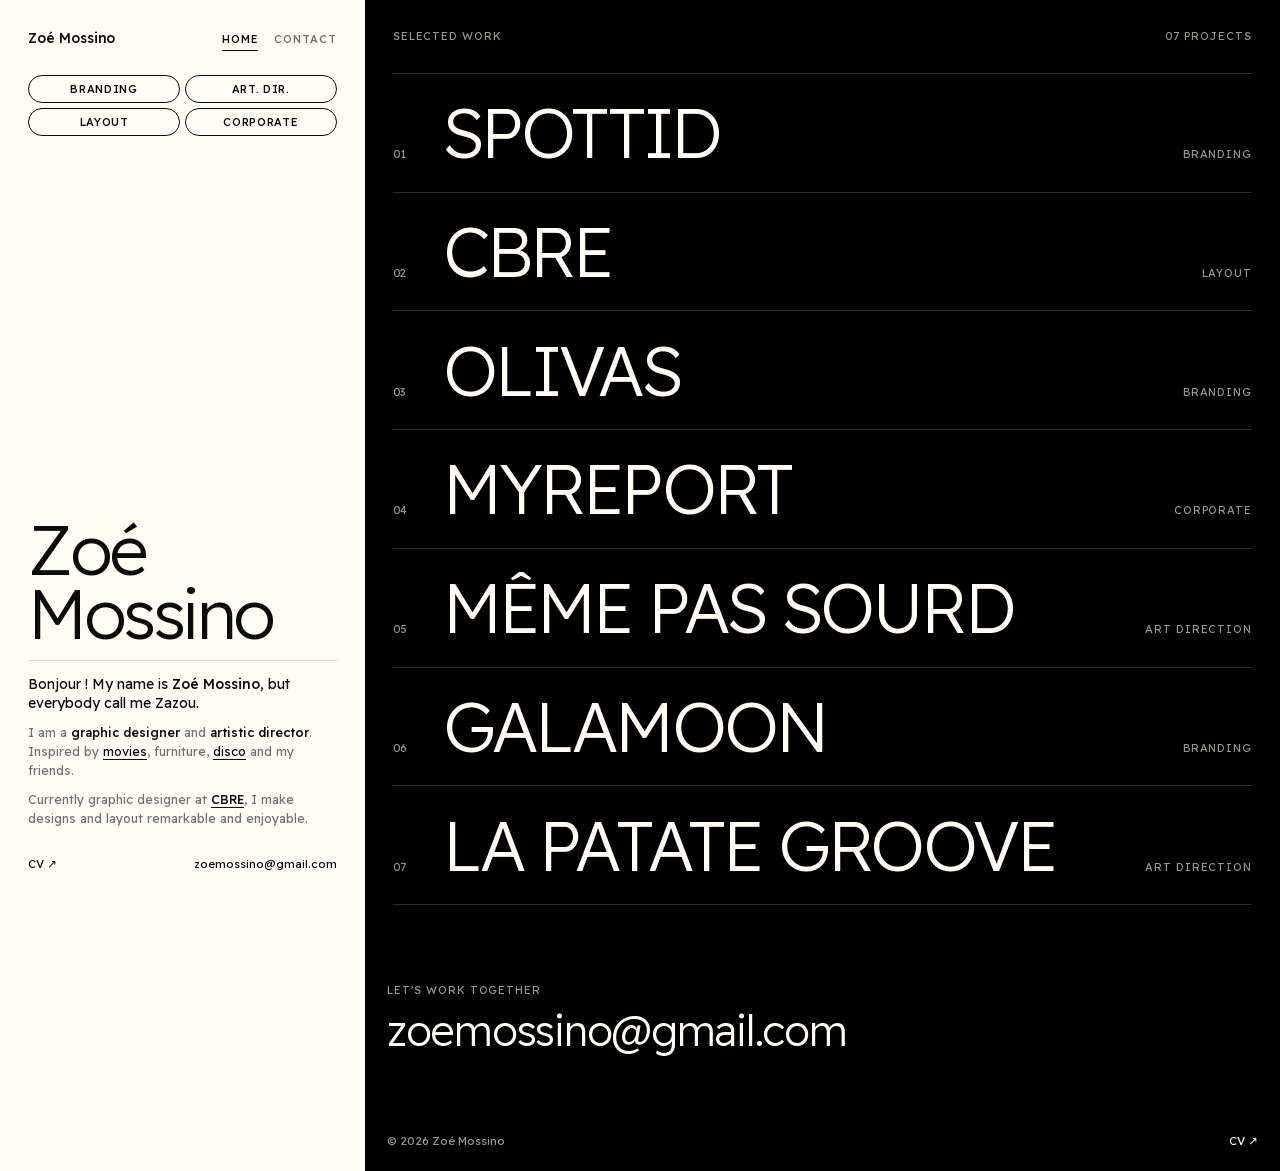
==== en-ligne/index.html @ 62e129ce "init" ====
<!doctype html>
<html lang="en">
<head>
<meta charset="utf-8">
<meta name="viewport" content="width=device-width, initial-scale=1">
<title>Zoé Mossino — Portfolio</title>
<meta name="description" content="Portfolio of Zoé Mossino — branding, art direction, editorial and motion design.">
<meta property="og:type" content="website">
<meta property="og:title" content="Zoé Mossino — Portfolio">
<meta property="og:description" content="Portfolio of Zoé Mossino — branding, art direction, editorial and motion design.">
<meta property="og:image" content="assets/img/1c04042c-c32d.jpg">
<meta name="twitter:card" content="summary_large_image">
<meta name="theme-color" content="#fffdf4">
<link rel="icon" href="assets/favicon.svg" type="image/svg+xml">
<link rel="preload" href="assets/fonts/ReadexPro-latin.woff2" as="font" type="font/woff2" crossorigin>
<link rel="stylesheet" href="assets/site.css?v=11171256">
<script>document.documentElement.classList.add('js')</script>
<script src="assets/site.js?v=11171256" defer></script>
</head>
<body class="home" id="top">
<a class="skip" href="#main">Skip to content</a>
<div class="shell">
  <aside class="side">
    <div class="top"><a class="brand" href="index.html">Zoé Mossino</a><nav class="links" aria-label="Main"><a href="index.html" aria-current="page">Home</a><a href="mailto:zoemossino@gmail.com">Contact</a></nav></div>
    <nav class="pills" aria-label="Categories"><a class="pill" href="branding.html" style="--cat:#ff4800">Branding</a><a class="pill" href="art-direction.html" style="--cat:#1100ff">Art. Dir.</a><a class="pill" href="layout.html" style="--cat:#ff00d9">Layout</a><a class="pill" href="corporate.html" style="--cat:#00dc00">Corporate</a></nav>
    <div class="side-body hello">
      <h1>Zoé<br>Mossino</h1>
      <div class="bio"><p>Bonjour ! My name is <strong>Zoé Mossino</strong>, but everybody call me Zazou.</p><p>I am a <strong>graphic designer</strong> and <strong>artistic director</strong>. Inspired by <a href="https://letterboxd.com/zo_moss/" target="_blank" rel="noopener">movies</a>, furniture, <a href="https://open.spotify.com/playlist/0AR71CUG0xulv4rX8KRE00" target="_blank" rel="noopener">disco</a> and my friends.</p><p>Currently graphic designer at <a class="it-link" href="layout.html#cbre"><em>CBRE</em></a>, I make designs and layout remarkable and enjoyable.</p></div>
    </div>
    <div class="side-foot"><a href="assets/2026-EN.pdf" target="_blank" rel="noopener">CV <span aria-hidden="true">↗</span></a><a href="mailto:zoemossino@gmail.com">zoemossino@gmail.com</a></div>
  </aside>
  <main class="stage" id="main">
    <p class="kicker"><span>Selected work</span><span>07 projects</span></p>
    <ol class="index">
      <li><a href="branding.html#spottid" data-cover="assets/img/home-spottid.webp" data-ar="0.8253">
        <img class="thumb" src="assets/img/home-spottid.webp" alt="" style="aspect-ratio:0.8253" loading="eager" decoding="async">
        <span class="n">01</span><span class="name">Spottid</span><span class="cat">Branding</span>
      </a></li>
      <li><a href="layout.html#cbre" data-cover="assets/img/home-cbre.webp" data-ar="0.9061">
        <img class="thumb" src="assets/img/home-cbre.webp" alt="" style="aspect-ratio:0.9061" loading="eager" decoding="async">
        <span class="n">02</span><span class="name">CBRE</span><span class="cat">Layout</span>
      </a></li>
      <li><a href="branding.html#olivas" data-cover="assets/img/home-olivas.webp" data-ar="1.5669">
        <img class="thumb" src="assets/img/home-olivas.webp" alt="" style="aspect-ratio:1.5669" loading="lazy" decoding="async">
        <span class="n">03</span><span class="name">Olivas</span><span class="cat">Branding</span>
      </a></li>
      <li><a href="corporate.html#myreport" data-cover="assets/img/home-myreport.webp" data-ar="0.9490">
        <img class="thumb" src="assets/img/home-myreport.webp" alt="" style="aspect-ratio:0.9490" loading="lazy" decoding="async">
        <span class="n">04</span><span class="name">MyReport</span><span class="cat">Corporate</span>
      </a></li>
      <li><a href="art-direction.html#meme-pas-sourd" data-cover="assets/img/home-meme-pas-sourd.webp" data-ar="0.8271">
        <img class="thumb" src="assets/img/home-meme-pas-sourd.webp" alt="" style="aspect-ratio:0.8271" loading="lazy" decoding="async">
        <span class="n">05</span><span class="name">Même pas sourd</span><span class="cat">Art direction</span>
      </a></li>
      <li><a href="branding.html#galamoon" data-cover="assets/img/home-galamoon.webp" data-ar="1.4043">
        <img class="thumb" src="assets/img/home-galamoon.webp" alt="" style="aspect-ratio:1.4043" loading="lazy" decoding="async">
        <span class="n">06</span><span class="name">Galamoon</span><span class="cat">Branding</span>
      </a></li>
      <li><a href="art-direction.html#la-patate-groove" data-cover="assets/img/home-la-patate-groove.webp" data-ar="1.6744">
        <img class="thumb" src="assets/img/home-la-patate-groove.webp" alt="" style="aspect-ratio:1.6744" loading="lazy" decoding="async">
        <span class="n">07</span><span class="name">La Patate Groove</span><span class="cat">Art direction</span>
      </a></li>
</ol>
    <footer class="end">
      <div class="contact">
        <p>Let’s work together</p>
        <a href="mailto:zoemossino@gmail.com">zoemossino@gmail.com</a>
      </div>
      <p class="copy">© 2026 Zoé Mossino<a href="assets/2026-EN.pdf" target="_blank" rel="noopener">CV ↗</a></p>
    </footer>
  </main>
</div>
<div class="preview" aria-hidden="true"></div>
</body>
</html>
---- en-ligne/assets/site.css ----
/* Zoé Mossino — Portfolio */
@font-face{font-family:"Readex Pro";font-style:normal;font-weight:200 700;font-display:swap;src:url(fonts/ReadexPro-latin-ext.woff2) format("woff2");unicode-range:U+0100-02BA,U+02BD-02C5,U+02C7-02CC,U+02CE-02D7,U+02DD-02FF,U+0304,U+0308,U+0329,U+1D00-1DBF,U+1E00-1E9F,U+1EF2-1EFF,U+2020,U+20A0-20AB,U+20AD-20C4,U+2113,U+2C60-2C7F,U+A720-A7FF}
@font-face{font-family:"Readex Pro";font-style:normal;font-weight:200 700;font-display:swap;src:url(fonts/ReadexPro-latin.woff2) format("woff2");unicode-range:U+0000-00FF,U+0131,U+0152-0153,U+02BB-02BC,U+02C6,U+02DA,U+02DC,U+0304,U+0308,U+0329,U+2000-206F,U+20AC,U+2122,U+2191,U+2193,U+2212,U+2215,U+FEFF,U+FFFD}

:root{
  --cream:#fffdf4;
  --ink:#0b0b0b;
  --black:#000;
  --mute:rgba(11,11,11,.58);
  --line:rgba(11,11,11,.16);
  --line-inv:rgba(255,253,244,.18);
  --mute-inv:rgba(255,253,244,.6);
  --side:clamp(290px,28.5vw,430px);
  --pad:clamp(20px,2.2vw,32px);
  --ease:cubic-bezier(.2,.7,.2,1);
}
@view-transition{navigation:auto}
*,*::before,*::after{box-sizing:border-box}
html{-webkit-text-size-adjust:100%;scroll-behavior:smooth;scroll-padding-top:24px}
body{margin:0;background:var(--cream);color:var(--ink);font:400 14px/1.5 "Readex Pro",system-ui,-apple-system,"Segoe UI",sans-serif;-webkit-font-smoothing:antialiased;text-rendering:optimizeLegibility}
img,video{display:block;max-width:100%}
a{color:inherit;text-decoration:none}
h1,h2,h3,p,ol,ul{margin:0;padding:0}
ol,ul{list-style:none}
button{font:inherit;color:inherit;background:none;border:0;padding:0;cursor:pointer}
:focus-visible{outline:2px solid currentColor;outline-offset:3px;border-radius:4px}
::selection{background:var(--ink);color:var(--cream)}
.stage ::selection{background:var(--cream);color:var(--ink)}
.skip{position:fixed;left:12px;top:-60px;z-index:99;background:var(--ink);color:var(--cream);padding:10px 14px;border-radius:999px;transition:top .2s}
.skip:focus{top:12px}

/* ------------------------------------------------ shell */
.shell{display:grid;grid-template-columns:var(--side) minmax(0,1fr);min-height:100dvh}
.side{position:sticky;top:0;height:100dvh;display:flex;flex-direction:column;gap:26px;padding:var(--pad);view-transition-name:side}
.stage{background:var(--black);color:var(--cream);min-width:0;view-transition-name:stage}

.top{display:flex;justify-content:space-between;align-items:baseline;gap:12px}
.brand{font-weight:500;font-size:14px;letter-spacing:-.005em}
.links{display:flex;gap:16px;font-size:11px;font-weight:500;letter-spacing:.08em;text-transform:uppercase}
.links a{position:relative;color:var(--mute);transition:color .25s}
.links a:hover,.links a[aria-current]{color:var(--ink)}
.links a::after{content:"";position:absolute;left:0;right:0;bottom:-3px;height:1px;background:currentColor;transform:scaleX(0);transform-origin:right;transition:transform .35s var(--ease)}
.links a:hover::after,.links a[aria-current]::after{transform:scaleX(1);transform-origin:left}

.side{container-type:inline-size}
.pills{display:flex;gap:5px}
.pill{flex:1 1 auto;justify-content:center;display:inline-flex;align-items:center;height:28px;padding:0 6px;border:1px solid var(--ink);border-radius:999px;font-size:11px;font-weight:500;letter-spacing:.06em;text-transform:uppercase;white-space:nowrap;transition:background-color .25s var(--ease),color .25s var(--ease)}
@container (max-width:328px){.pills{display:grid;grid-template-columns:1fr 1fr}}
.pill{transition:background-color .25s var(--ease),color .25s var(--ease),border-color .25s var(--ease)}
.pill:hover,.pill[aria-current]{background:var(--cat,var(--ink));border-color:var(--cat,var(--ink));color:var(--cat-text,var(--cream))}
.pill:active{transform:scale(.97)}

.side-body{flex:1;min-height:0;overflow-y:auto;scrollbar-width:none;display:flex;flex-direction:column;gap:18px}
.side-body::-webkit-scrollbar{display:none}
.side-body h1{font-size:11px;font-weight:500;letter-spacing:.08em;text-transform:uppercase;color:var(--mute);padding-bottom:10px;border-bottom:1px solid var(--line)}

.plist{display:flex;flex-direction:column}
.plist li{border-bottom:1px solid var(--line)}
.plist a{display:flex;align-items:baseline;gap:10px;padding:11px 0;font-size:13px;font-weight:500;letter-spacing:.04em;text-transform:uppercase}
.plist .n{font-size:10px;font-weight:400;color:var(--mute);font-variant-numeric:tabular-nums;width:18px}
.plist .t{position:relative;transition:translate .35s var(--ease)}
.plist .t::before{content:"";position:absolute;right:calc(100% + 8px);top:50%;width:0;height:1px;background:currentColor;transition:width .35s var(--ease)}
.plist a.on .t,.plist a:hover .t{translate:26px}
.plist a.on .t::before,.plist a:hover .t::before{width:18px}
.plist .d{display:grid;grid-template-rows:0fr;transition:grid-template-rows .5s var(--ease)}
.plist .d>div{overflow:hidden;padding-left:28px;font-size:12.5px;line-height:1.55;color:var(--ink);opacity:0;transition:opacity .35s}
.plist .d p{padding-bottom:10px}
.plist .d p:last-child{padding-bottom:16px}
.plist .d .meta{font-size:10.5px;letter-spacing:.07em;text-transform:uppercase;color:var(--mute)}
.plist a.on+.d{grid-template-rows:1fr}
.plist a.on+.d>div{opacity:1;transition-delay:.12s}

.side-foot{display:flex;justify-content:space-between;align-items:baseline;gap:12px;font-size:11.5px}
.side-foot a{position:relative}
.side-foot a::after,.copy a::after{content:"";position:absolute;left:0;right:0;bottom:-2px;height:1px;background:currentColor;transform:scaleX(0);transform-origin:right;transition:transform .35s var(--ease)}
.side-foot a:hover::after,.copy a:hover::after{transform:scaleX(1);transform-origin:left}

/* ------------------------------------------------ project sections */
.project{padding-top:0}
.project+.project{margin-top:clamp(40px,7vw,120px)}
.project-head{display:none}



.stage{padding:6px}
.home .stage{padding:0}
.grid{display:flex;flex-direction:column;gap:6px}
.row{display:flex;gap:6px}
.tile{position:relative;display:block;flex:var(--g) 1 0;min-width:0;aspect-ratio:var(--ar);margin:0;border-radius:10px;overflow:hidden;background:var(--bg,#141414)}
.tile>img,.tile>video{position:absolute;inset:0;width:100%;height:100%;max-width:none;object-fit:cover;object-position:var(--pos,center)}
.pic{cursor:zoom-in}
.pic.fit>img{object-fit:contain;padding:var(--pad,7%)}
.lockup{display:flex;flex-direction:column;align-items:center;justify-content:center;gap:5%;padding:6% 7%}
.lockup>div{display:flex;align-items:center;justify-content:center;gap:5%;flex:1;min-height:0;width:100%}
.lockup img{flex:0 1 auto;min-width:0;max-width:100%;max-height:100%;object-fit:contain}
.lockup figcaption{font-size:12px;color:var(--mute-inv)}
.stack{display:flex;flex-direction:column;gap:6px;flex:var(--g) 1 0;min-width:0}
.stack>.tile{flex:var(--g) 1 0;min-height:0;aspect-ratio:auto}
.note{flex:1;aspect-ratio:auto;padding:13px 16px;font-size:11px;font-weight:500;letter-spacing:.08em;text-transform:uppercase;color:var(--mute-inv)}
.gap{flex:1;height:clamp(28px,4vw,64px)}
.yt{cursor:pointer;width:auto}
.yt>img{transition:scale .8s var(--ease)}
.yt:hover>img{scale:1.03}
.yt iframe{position:absolute;inset:0;width:100%;height:100%;border:0}
.play{position:absolute;left:50%;top:50%;width:clamp(44px,5vw,72px);aspect-ratio:1;translate:-50% -50%;border-radius:50%;background:var(--cream);transition:scale .35s var(--ease)}
.play::after{content:"";position:absolute;left:54%;top:50%;translate:-50% -50%;border-style:solid;border-width:.62em 0 .62em 1em;border-color:transparent transparent transparent var(--ink);font-size:clamp(11px,1.2vw,17px)}
.yt:hover .play{scale:1.08}
.js .tile{opacity:0;translate:0 14px;transition:opacity .8s var(--ease),translate .9s var(--ease)}
.js .tile.in{opacity:1;translate:none}

/* ------------------------------------------------ end of page */
.end{padding:clamp(72px,12vw,180px) calc(var(--pad) - 6px) calc(var(--pad) - 6px)}
.next{display:grid;grid-template-columns:1fr auto;align-items:end;gap:4px 20px;padding:clamp(18px,2.4vw,30px) 0;border-top:1px solid var(--line-inv);border-bottom:1px solid var(--line-inv)}
.next span{grid-column:1/-1;font-size:11px;letter-spacing:.08em;text-transform:uppercase;color:var(--mute-inv)}
.next strong{font-size:clamp(2rem,5.2vw,4.75rem);font-weight:300;letter-spacing:-.035em;line-height:1;text-transform:uppercase}
.next i{font-style:normal;font-size:clamp(1.6rem,3.6vw,3.25rem);font-weight:300;line-height:1;transition:translate .45s var(--ease)}
.next:hover i{translate:12px}
.contact{padding:clamp(48px,8vw,110px) 0 clamp(40px,6vw,80px)}
.contact p{font-size:11px;letter-spacing:.08em;text-transform:uppercase;color:var(--mute-inv);margin-bottom:10px}
.contact a{font-size:clamp(1.35rem,3.3vw,3rem);font-weight:300;letter-spacing:-.03em;line-height:1.1;overflow-wrap:anywhere;background:linear-gradient(currentColor,currentColor) 0 100%/0 1px no-repeat;transition:background-size .5s var(--ease)}
.contact a:hover{background-size:100% 1px}
.copy{display:flex;justify-content:space-between;gap:16px;font-size:11.5px;color:var(--mute-inv)}
.copy a{position:relative;color:var(--cream)}

/* ------------------------------------------------ home */
.hello{justify-content:flex-end;gap:14px}
.hello h1{border:0;padding:0;color:var(--ink);font-size:clamp(3rem,5.4vw,5.25rem);font-weight:300;letter-spacing:-.05em;line-height:.92;text-transform:none}
.hello .bio{display:flex;flex-direction:column;gap:9px;padding-top:14px;border-top:1px solid var(--line)}
.hello p{font-size:12.5px;line-height:1.55;color:var(--mute)}
.hello p:first-child{font-size:14px;line-height:1.4;color:var(--ink)}
.hello strong{font-weight:500;color:var(--ink)}
.hello em{font-style:normal;font-weight:500;color:var(--ink)}
.hello p a{color:var(--ink);background:linear-gradient(currentColor,currentColor) 0 100%/100% 1px no-repeat;padding-bottom:1px;transition:background-size .35s var(--ease)}
.hello p a:hover{background-size:0 1px;background-position:100% 100%}
.home .stage{display:flex;flex-direction:column}
.kicker{display:flex;justify-content:space-between;padding:var(--pad);font-size:11px;letter-spacing:.08em;text-transform:uppercase;color:var(--mute-inv)}
.index{padding:0 var(--pad);flex:1}
.index li{border-top:1px solid var(--line-inv)}
.index li:last-child{border-bottom:1px solid var(--line-inv)}
.index a{display:grid;grid-template-columns:2.6rem minmax(0,1fr) auto;align-items:baseline;column-gap:8px;padding:clamp(14px,1.9vw,26px) 0;transition:opacity .35s}
.index .n{font-size:11px;color:var(--mute-inv);font-variant-numeric:tabular-nums}
.index .name{font-size:clamp(2rem,5.4vw,5rem);font-weight:300;letter-spacing:-.04em;line-height:1;text-transform:uppercase;transition:translate .5s var(--ease)}
.index .cat{font-size:11px;letter-spacing:.08em;text-transform:uppercase;color:var(--mute-inv);text-align:right}
.index .thumb{display:none}
.home .end{padding-top:clamp(40px,6vw,90px);width:100%}
.home .contact{padding-top:0}
.preview{position:fixed;left:0;top:0;z-index:20;width:min(30vw,420px);aspect-ratio:var(--ar,1.5);pointer-events:none;opacity:0;scale:.9;transition:opacity .3s,scale .45s var(--ease);overflow:hidden;border-radius:10px;background:#111}
.preview.tall{width:min(21vw,300px)}
.preview.on{opacity:1;scale:1}
.preview img{position:absolute;inset:0;width:100%;height:100%;object-fit:cover;opacity:0;transition:opacity .3s}
.preview img.on{opacity:1}
@media (hover:hover) and (pointer:fine){
  .index:hover a{opacity:.32}
  .index a:hover{opacity:1}
  .index a:hover .name{translate:18px}
}

/* ------------------------------------------------ image viewer */
.zoom{width:100vw;height:100dvh;max-width:none;max-height:none;margin:0;padding:0;border:0;background:rgba(0,0,0,.94);color:var(--cream)}
.zoom[open]{display:grid;place-items:center;animation:fade .25s}
.zoom::backdrop{background:#000}
.zoom img{max-width:min(92vw,1600px);max-height:86dvh;object-fit:contain;cursor:zoom-out}
.zoom button{position:fixed;font-size:12px;letter-spacing:.08em;text-transform:uppercase;padding:14px 18px}
.zoom-close{top:8px;right:8px}
.zoom-prev,.zoom-next{top:50%;translate:0 -50%;font-size:22px!important}
.zoom-prev{left:6px}.zoom-next{right:6px}
@keyframes fade{from{opacity:0}}

/* ------------------------------------------------ tablet & mobile */
@media (max-width:900px){
  html{scroll-padding-top:120px}
  .shell{display:block}
  .side{position:sticky;top:0;z-index:30;height:auto;gap:12px;padding:14px 16px 12px;background:var(--cream);border-bottom:1px solid var(--line)}
  .work .side-body,.side-foot{display:none}
  .pill{height:32px}
  .home .side{position:static;border:0}
  .home .side-body{display:flex;padding:26px 0 18px;overflow:visible}
  .hello h1{font-size:clamp(3.2rem,17vw,6rem)}
  .project{padding-top:28px}
  .project-head{display:block;padding:0 16px 22px;max-width:60ch}
  .project-head .idx{font-size:11px;letter-spacing:.08em;color:var(--mute-inv);margin-bottom:10px}
  .project-head h2{font-size:clamp(2.2rem,10vw,3.6rem);font-weight:300;letter-spacing:-.04em;line-height:1;text-transform:uppercase}
  .project-head .meta{margin:10px 0 14px;font-size:11px;letter-spacing:.08em;text-transform:uppercase;color:var(--mute-inv)}
  .project-head p+p:not(.meta){margin-top:10px}
  .index .thumb{display:block;grid-column:1/-1;width:100%;max-height:78vh;object-fit:cover;border-radius:10px;margin-bottom:14px;background:#111}
  .index a{grid-template-columns:2rem minmax(0,1fr);padding:18px 0 20px}
  .index .cat{grid-column:2;text-align:left;margin-top:6px}
  .preview{display:none}
}
@media (max-width:760px){
  .zoom-prev,.zoom-next{top:auto;bottom:10px;translate:none}
}
@media (prefers-reduced-motion:reduce){
  html{scroll-behavior:auto}
  *,*::before,*::after{animation:none!important;transition-duration:.01ms!important}
  @view-transition{navigation:none}
}
@media print{.side{position:static;height:auto}.js .tile{opacity:1!important;translate:none!important}}
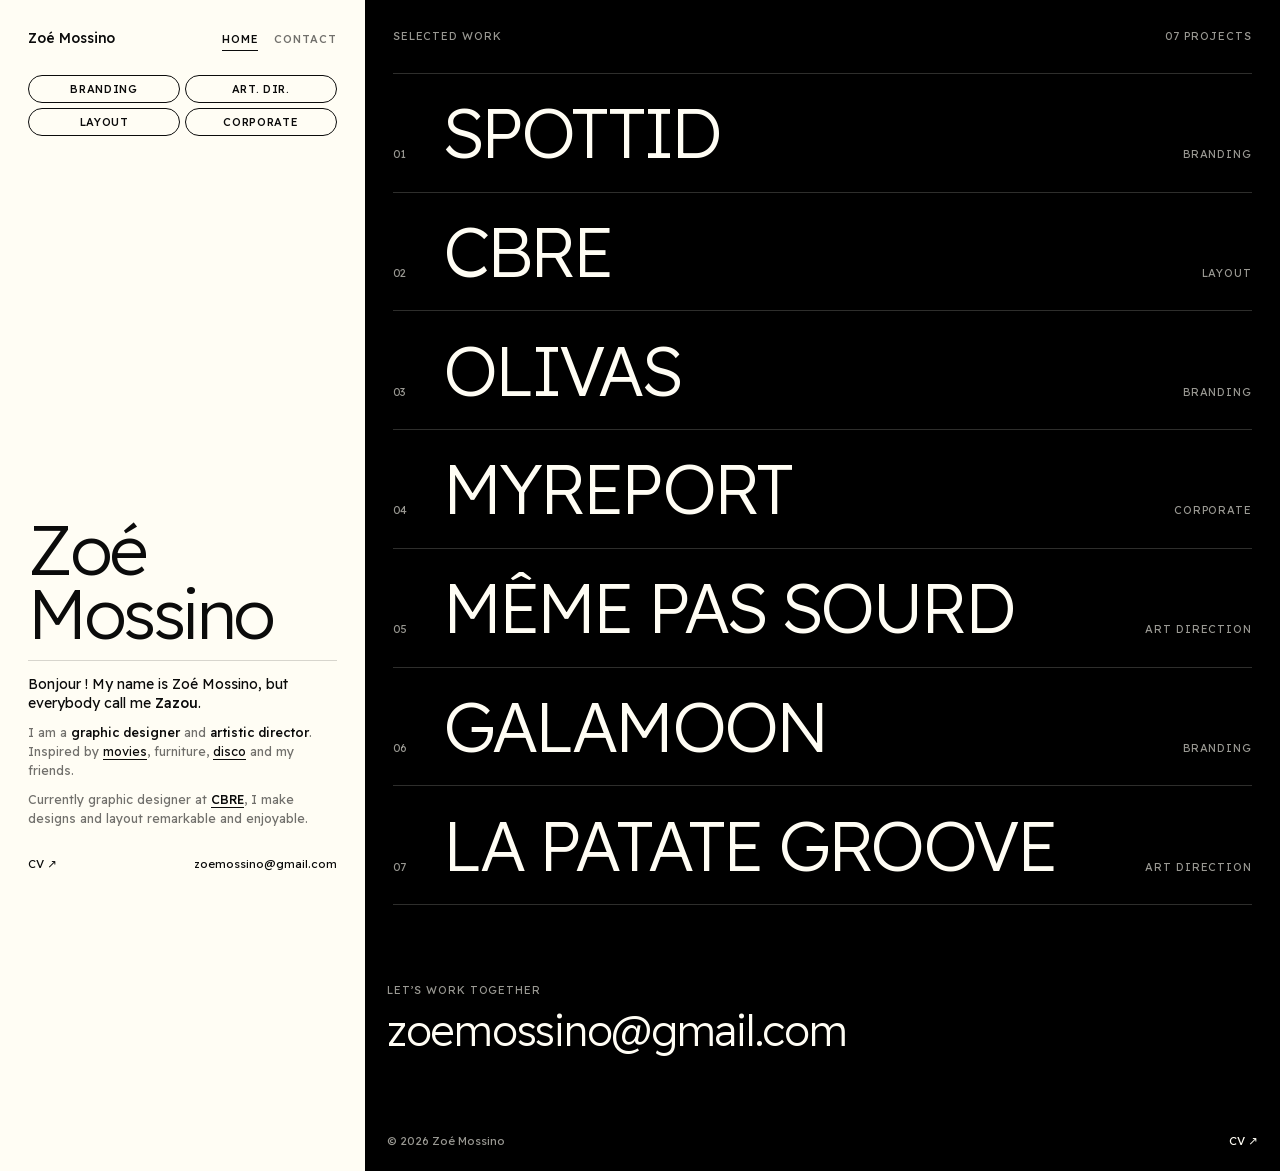
==== commit 713e8561: "Accueil : Zazou en gras, séparation sous la première phrase sur mobile Co-Authored-By: Claude Opus 5" ====
--- a/en-ligne/index.html
+++ b/en-ligne/index.html
@@ -13,9 +13,9 @@
 <meta name="theme-color" content="#fffdf4">
 <link rel="icon" href="assets/favicon.svg" type="image/svg+xml">
 <link rel="preload" href="assets/fonts/ReadexPro-latin.woff2" as="font" type="font/woff2" crossorigin>
-<link rel="stylesheet" href="assets/site.css?v=11171256">
+<link rel="stylesheet" href="assets/site.css?v=11171955">
 <script>document.documentElement.classList.add('js')</script>
-<script src="assets/site.js?v=11171256" defer></script>
+<script src="assets/site.js?v=11171955" defer></script>
 </head>
 <body class="home" id="top">
 <a class="skip" href="#main">Skip to content</a>
@@ -25,7 +25,7 @@
     <nav class="pills" aria-label="Categories"><a class="pill" href="branding.html" style="--cat:#ff4800">Branding</a><a class="pill" href="art-direction.html" style="--cat:#1100ff">Art. Dir.</a><a class="pill" href="layout.html" style="--cat:#ff00d9">Layout</a><a class="pill" href="corporate.html" style="--cat:#00dc00">Corporate</a></nav>
     <div class="side-body hello">
       <h1>Zoé<br>Mossino</h1>
-      <div class="bio"><p>Bonjour ! My name is <strong>Zoé Mossino</strong>, but everybody call me Zazou.</p><p>I am a <strong>graphic designer</strong> and <strong>artistic director</strong>. Inspired by <a href="https://letterboxd.com/zo_moss/" target="_blank" rel="noopener">movies</a>, furniture, <a href="https://open.spotify.com/playlist/0AR71CUG0xulv4rX8KRE00" target="_blank" rel="noopener">disco</a> and my friends.</p><p>Currently graphic designer at <a class="it-link" href="layout.html#cbre"><em>CBRE</em></a>, I make designs and layout remarkable and enjoyable.</p></div>
+      <div class="bio"><p>Bonjour ! My name is Zoé Mossino, but everybody call me <strong>Zazou</strong>.</p><p>I am a <strong>graphic designer</strong> and <strong>artistic director</strong>. Inspired by <a href="https://letterboxd.com/zo_moss/" target="_blank" rel="noopener">movies</a>, furniture, <a href="https://open.spotify.com/playlist/0AR71CUG0xulv4rX8KRE00" target="_blank" rel="noopener">disco</a> and my friends.</p><p>Currently graphic designer at <a class="it-link" href="layout.html#cbre"><em>CBRE</em></a>, I make designs and layout remarkable and enjoyable.</p></div>
     </div>
     <div class="side-foot"><a href="assets/2026-EN.pdf" target="_blank" rel="noopener">CV <span aria-hidden="true">↗</span></a><a href="mailto:zoemossino@gmail.com">zoemossino@gmail.com</a></div>
   </aside>
--- a/en-ligne/assets/site.css
+++ b/en-ligne/assets/site.css
@@ -98,10 +98,8 @@
 .stack>.tile{flex:var(--g) 1 0;min-height:0;aspect-ratio:auto}
 .note{flex:1;aspect-ratio:auto;padding:13px 16px;font-size:11px;font-weight:500;letter-spacing:.08em;text-transform:uppercase;color:var(--mute-inv)}
 .gap{flex:1;height:clamp(28px,4vw,64px)}
-.yt{cursor:pointer;width:auto}
-.yt>img{transition:scale .8s var(--ease)}
-.yt:hover>img{scale:1.03}
-.yt iframe{position:absolute;inset:0;width:100%;height:100%;border:0}
+.yt{position:relative;width:auto}
+.yt iframe{position:absolute;inset:0;width:100%;height:100%;border:0;pointer-events:none}
 .play{position:absolute;left:50%;top:50%;width:clamp(44px,5vw,72px);aspect-ratio:1;translate:-50% -50%;border-radius:50%;background:var(--cream);transition:scale .35s var(--ease)}
 .play::after{content:"";position:absolute;left:54%;top:50%;translate:-50% -50%;border-style:solid;border-width:.62em 0 .62em 1em;border-color:transparent transparent transparent var(--ink);font-size:clamp(11px,1.2vw,17px)}
 .yt:hover .play{scale:1.08}
@@ -174,8 +172,12 @@
   .work .side-body,.side-foot{display:none}
   .pill{height:32px}
   .home .side{position:static;border:0}
-  .home .side-body{display:flex;padding:26px 0 18px;overflow:visible}
-  .hello h1{font-size:clamp(3.2rem,17vw,6rem)}
+  .home .side-body{display:flex;padding:22px 0 26px;overflow:visible}
+  /* le grand nom disparaît sur téléphone (le petit en haut à gauche suffit), mais reste lisible par Google et les lecteurs d'écran */
+  .hello h1{position:absolute;width:1px;height:1px;margin:-1px;overflow:hidden;clip-path:inset(50%);white-space:nowrap}
+  .hello .bio{gap:10px;padding-top:0;border-top:0;max-width:46ch}
+  .hello p{font-size:14px}
+  .hello p:first-child{font-size:clamp(1.15rem,5.2vw,1.45rem);line-height:1.3;letter-spacing:-.01em;padding-bottom:18px;margin-bottom:8px;border-bottom:1px solid var(--line)}
   .project{padding-top:28px}
   .project-head{display:block;padding:0 16px 22px;max-width:60ch}
   .project-head .idx{font-size:11px;letter-spacing:.08em;color:var(--mute-inv);margin-bottom:10px}
